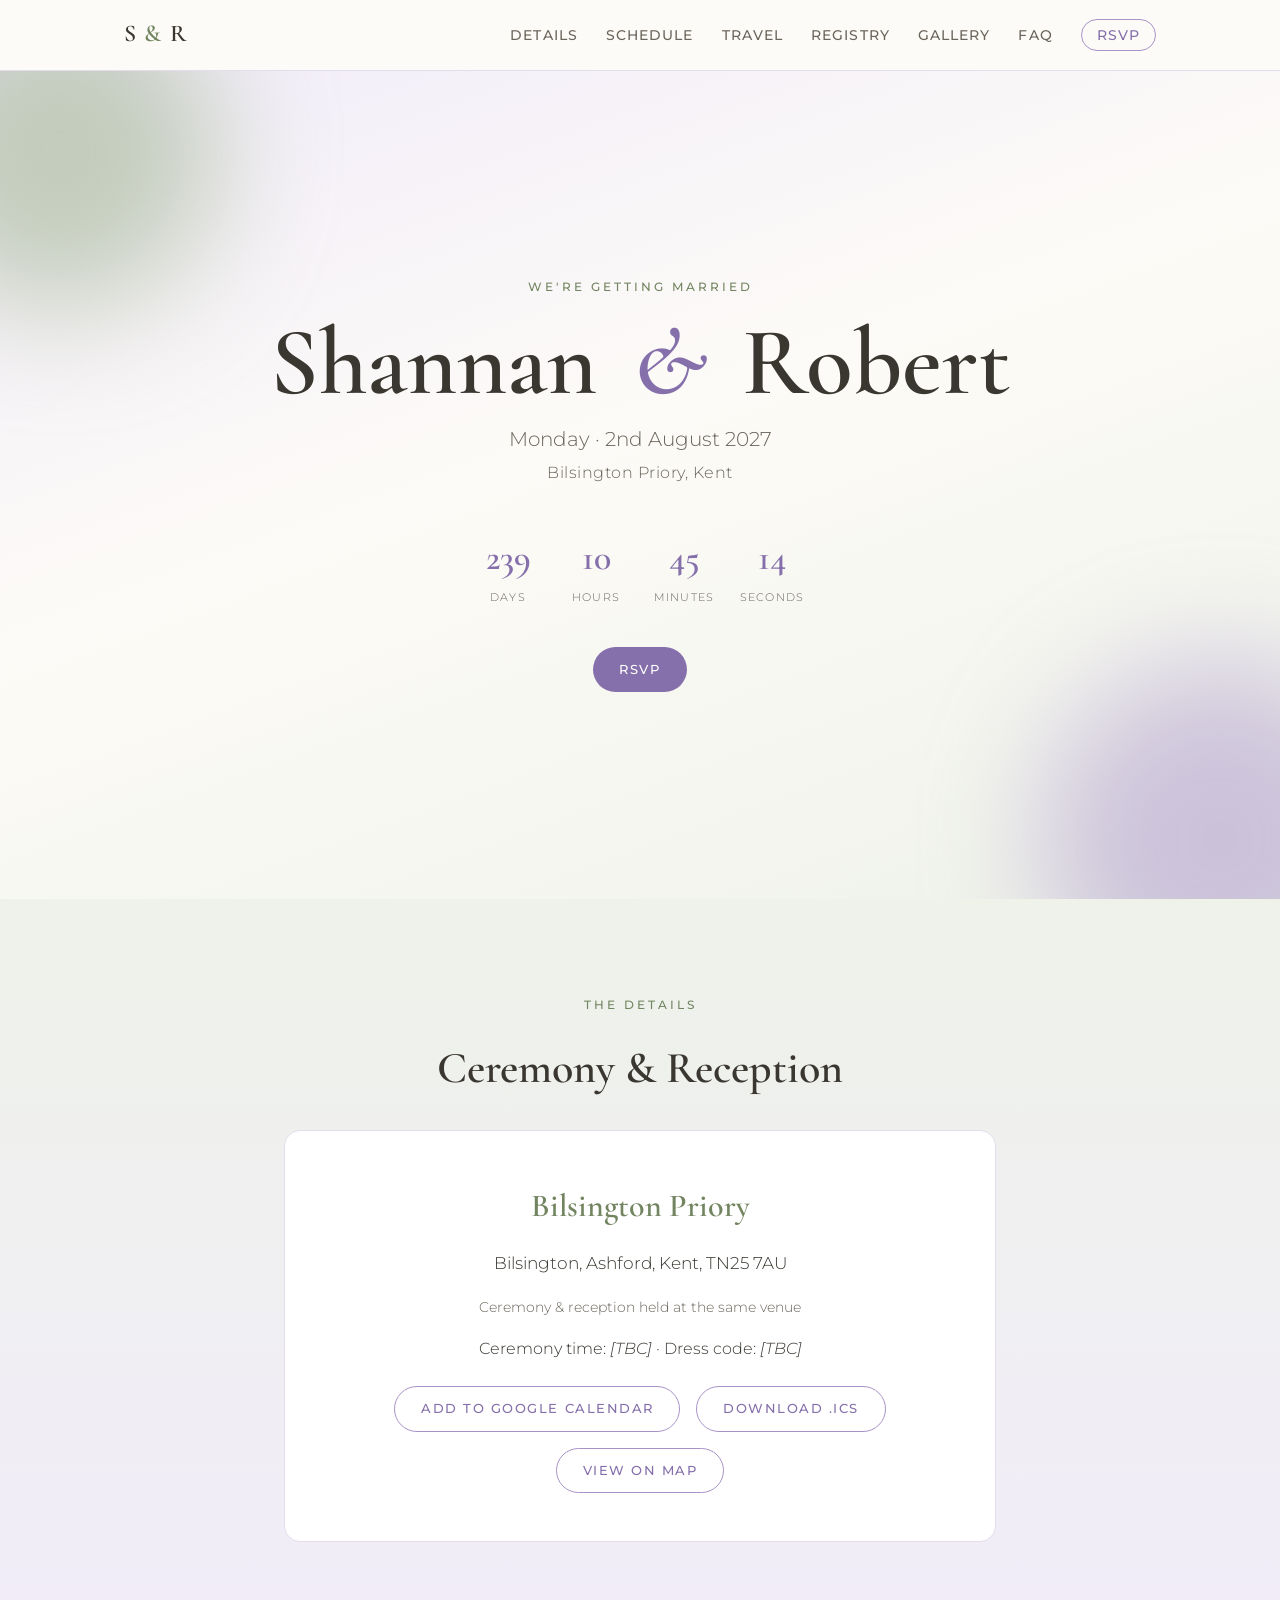
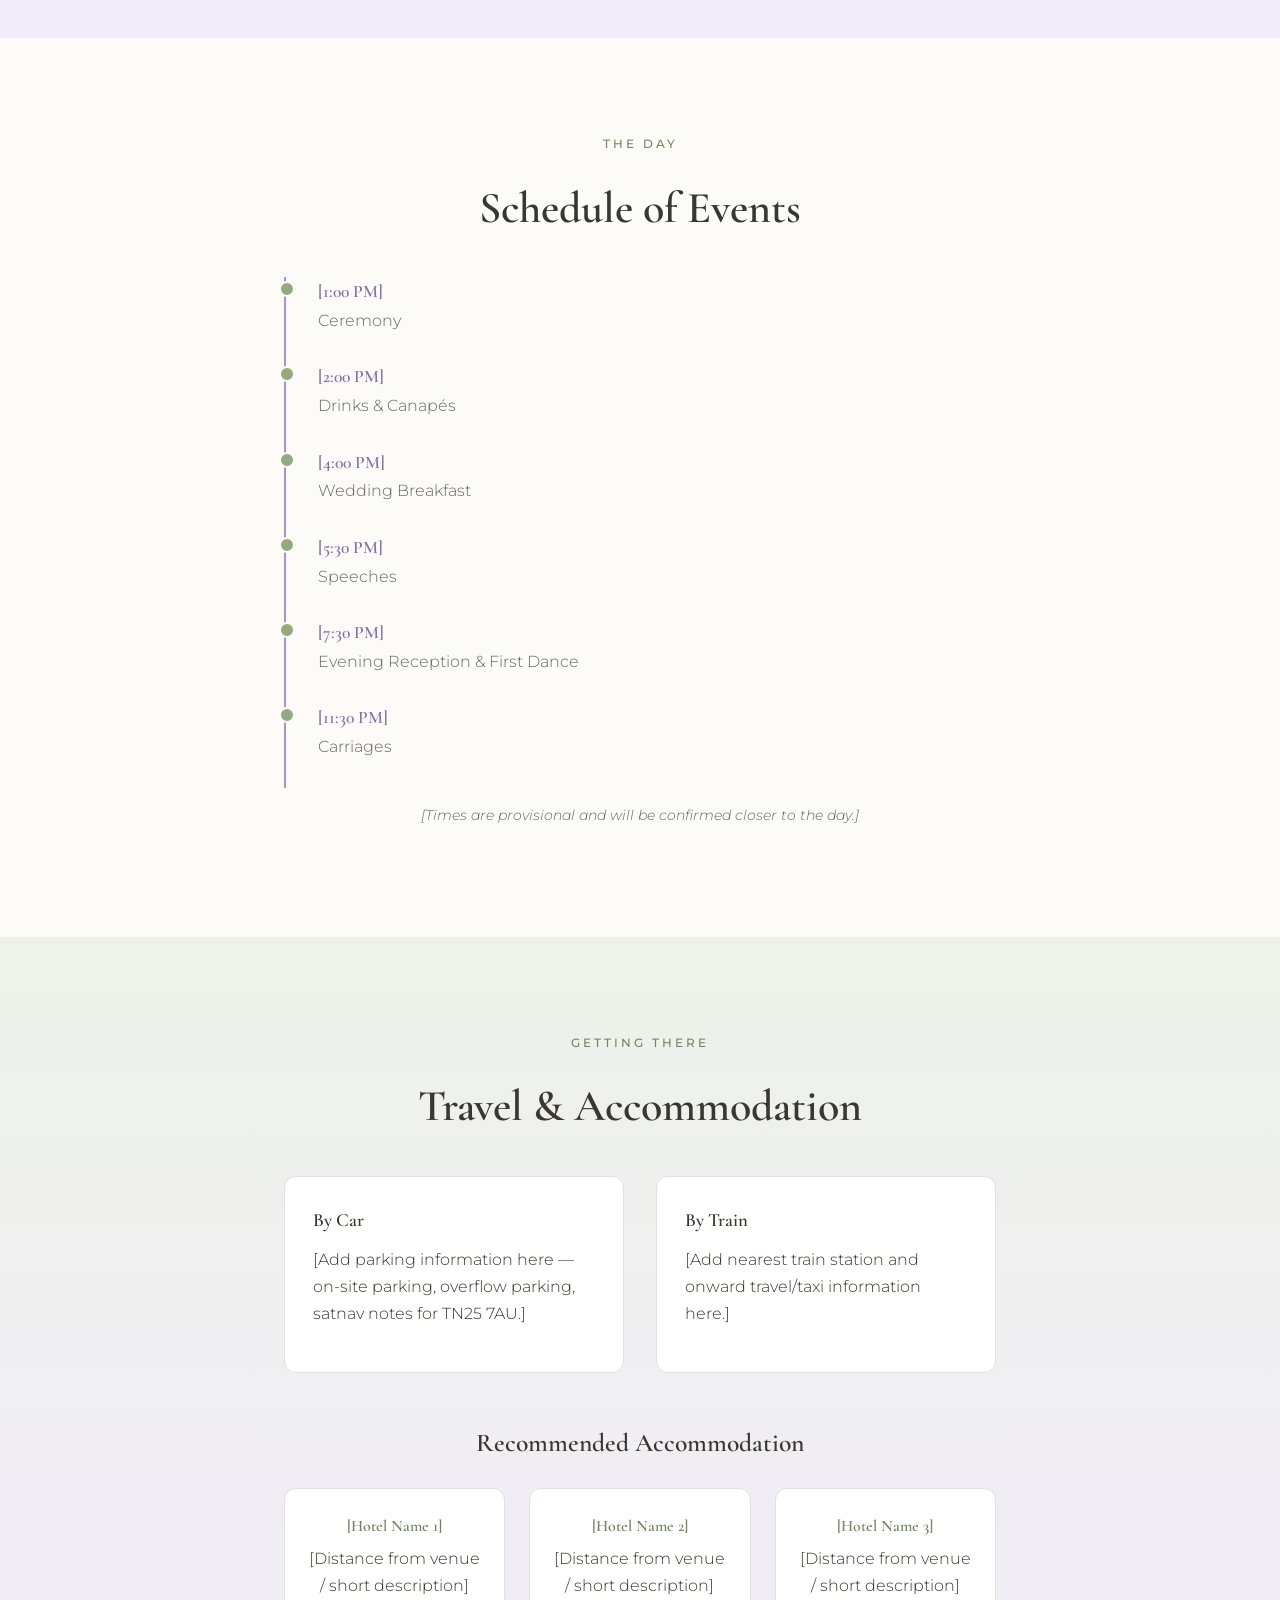
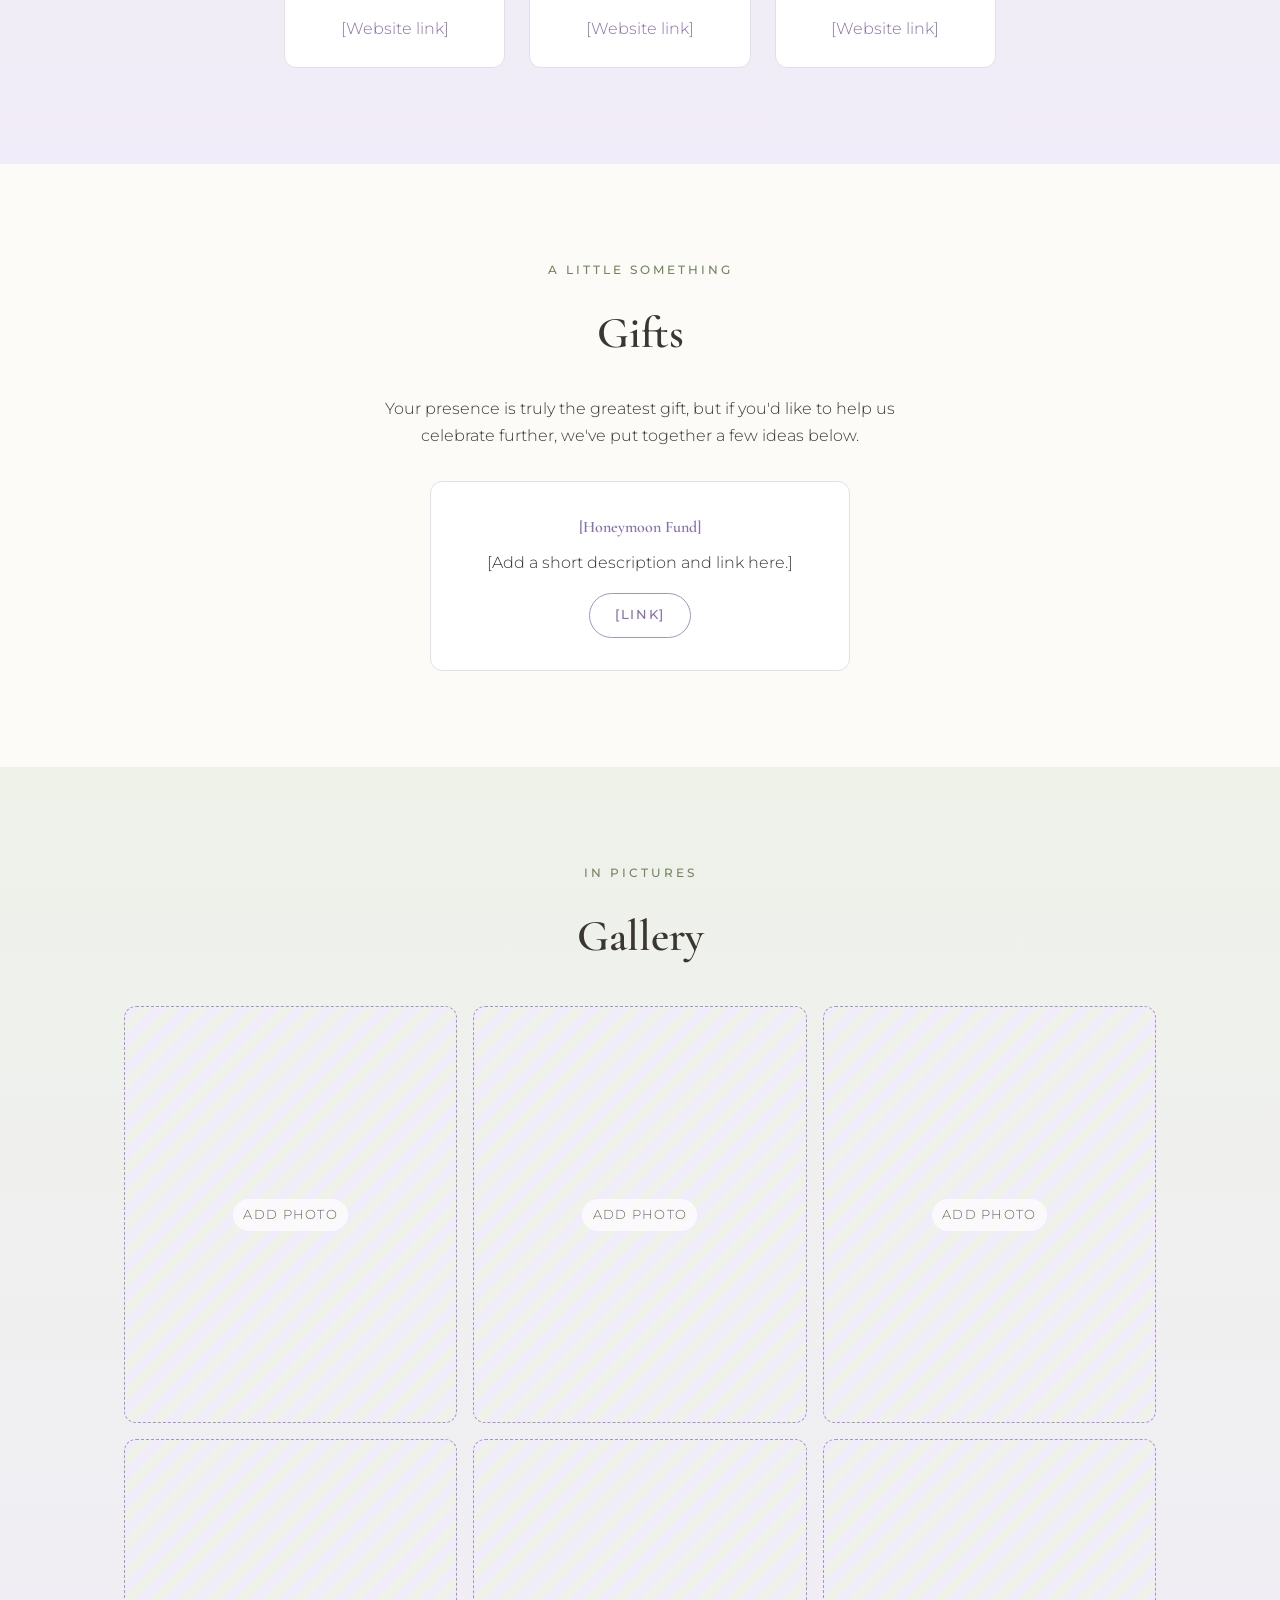
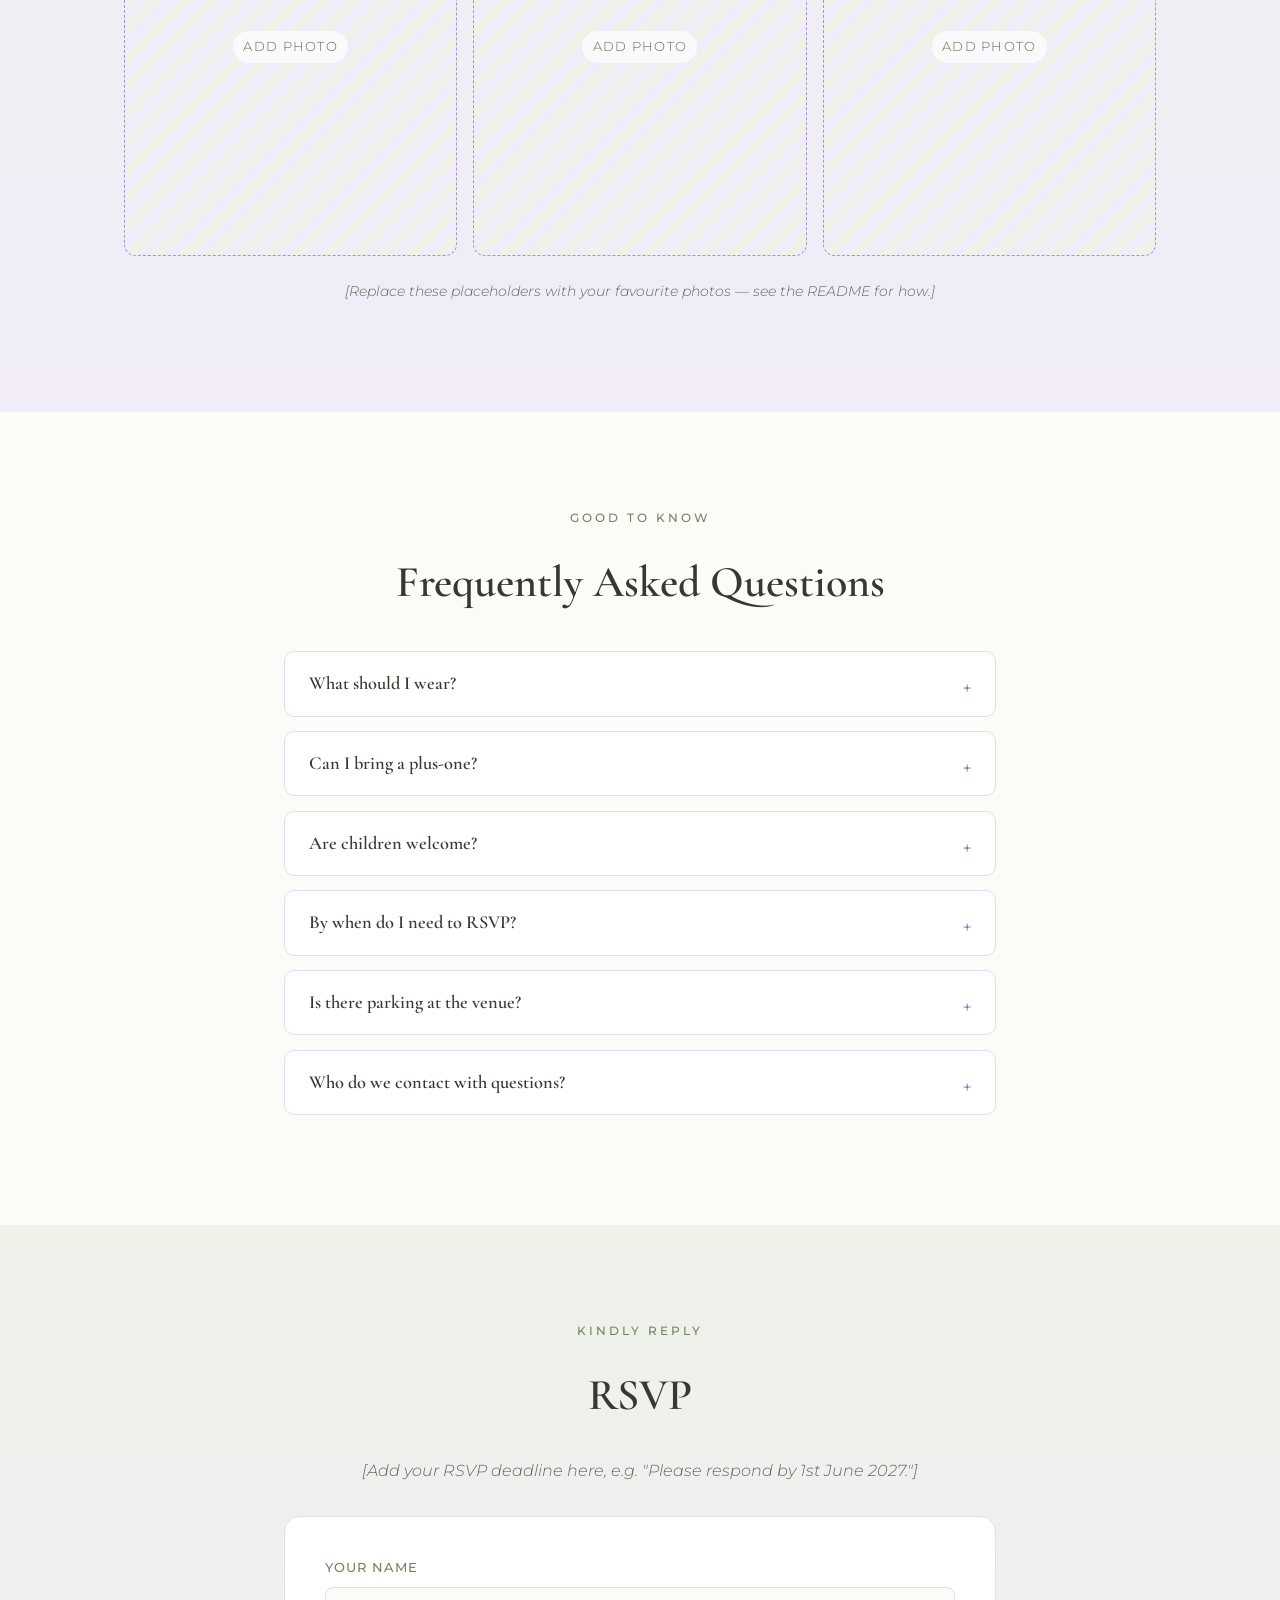
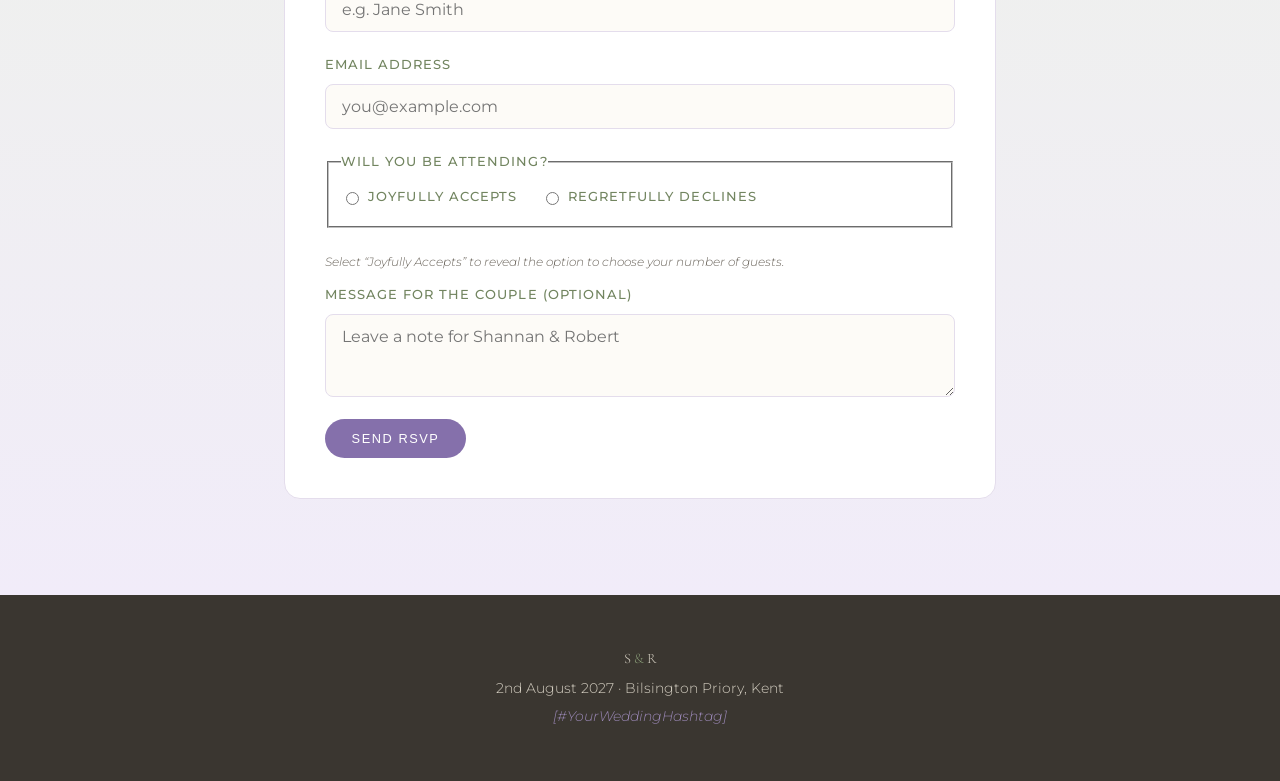
==== evening.html @ 31d400c0 "Initial wedding website" ====
<!DOCTYPE html>
<html lang="en">
<head>
<meta charset="UTF-8">
<meta name="viewport" content="width=device-width, initial-scale=1.0">
<title>Shannan &amp; Robert | 2nd August 2027</title>
<meta name="description" content="Join us as we celebrate the wedding of Shannan &amp; Robert on Monday 2nd August 2027 at Bilsington Priory, Kent.">
<link rel="icon" href="data:image/svg+xml,%3Csvg xmlns='http://www.w3.org/2000/svg' viewBox='0 0 100 100'%3E%3Ctext y='.9em' font-size='90'%3E%F0%9F%8C%BF%3C/text%3E%3C/svg%3E">
<link rel="preconnect" href="https://fonts.googleapis.com">
<link rel="preconnect" href="https://fonts.gstatic.com" crossorigin>
<link href="https://fonts.googleapis.com/css2?family=Cormorant+Garamond:wght@400;500;600;700&family=Montserrat:wght@300;400;500;600&display=swap" rel="stylesheet">
<link rel="stylesheet" href="css/style.css">
</head>
<body>

<a class="skip-link" href="#main">Skip to content</a>

<header class="site-header" id="site-header">
  <nav class="nav container">
    <a href="#top" class="nav-monogram">S <span>&amp;</span> R</a>
    <button class="nav-toggle" id="navToggle" aria-label="Toggle navigation" aria-expanded="false">
      <span></span><span></span><span></span>
    </button>
    <ul class="nav-links" id="navLinks">
      <li><a href="#details">Details</a></li>
      <li><a href="#schedule">Schedule</a></li>
      <li><a href="#travel">Travel</a></li>
      <li><a href="#registry">Registry</a></li>
      <li><a href="#gallery">Gallery</a></li>
      <li><a href="#faq">FAQ</a></li>
      <li><a href="#rsvp" class="nav-cta">RSVP</a></li>
    </ul>
  </nav>
</header>

<main id="main">

  <!-- HERO -->
  <section class="hero" id="top">
    <div class="hero-inner">
      <p class="eyebrow">We're getting married</p>
      <h1 class="hero-names">Shannan <span class="amp">&amp;</span> Robert</h1>
      <p class="hero-date">Monday &middot; 2nd August 2027</p>
      <p class="hero-venue">Bilsington Priory, Kent</p>

      <div class="countdown" id="countdown" aria-live="polite">
        <div class="countdown-item"><span class="countdown-num" id="cd-days">00</span><span class="countdown-label">Days</span></div>
        <div class="countdown-item"><span class="countdown-num" id="cd-hours">00</span><span class="countdown-label">Hours</span></div>
        <div class="countdown-item"><span class="countdown-num" id="cd-mins">00</span><span class="countdown-label">Minutes</span></div>
        <div class="countdown-item"><span class="countdown-num" id="cd-secs">00</span><span class="countdown-label">Seconds</span></div>
      </div>

      <a href="#rsvp" class="btn btn-primary">RSVP</a>
    </div>
    <div class="hero-leaf hero-leaf-left" aria-hidden="true"></div>
    <div class="hero-leaf hero-leaf-right" aria-hidden="true"></div>
  </section>

  <!-- EVENT DETAILS -->
  <section class="section alt" id="details">
    <div class="container narrow">
      <p class="section-eyebrow">The Details</p>
      <h2 class="section-title">Ceremony &amp; Reception</h2>
      <div class="details-card">
        <h3>Bilsington Priory</h3>
        <p class="details-address">
          Bilsington, Ashford, Kent, TN25 7AU
        </p>
        <p class="details-meta">Ceremony &amp; reception held at the same venue</p>
        <p class="details-time">Ceremony time: <em>[TBC]</em> &middot; Dress code: <em>[TBC]</em></p>

        <div class="details-actions">
          <a class="btn btn-outline" id="gcalLink" href="#" target="_blank" rel="noopener">Add to Google Calendar</a>
          <a class="btn btn-outline" href="wedding.ics" download>Download .ics</a>
          <a class="btn btn-outline" href="https://www.google.com/maps/search/?api=1&query=Bilsington+Priory+Bilsington+Ashford+Kent+TN25+7AU" target="_blank" rel="noopener">View on Map</a>
        </div>
      </div>
    </div>
  </section>

  <!-- SCHEDULE -->
  <section class="section" id="schedule">
    <div class="container narrow">
      <p class="section-eyebrow">The Day</p>
      <h2 class="section-title">Schedule of Events</h2>
      <ol class="timeline">
        <li><span class="timeline-time">[1:00 PM]</span><span class="timeline-event">Ceremony</span></li>
        <li><span class="timeline-time">[2:00 PM]</span><span class="timeline-event">Drinks &amp; Canap&eacute;s</span></li>
        <li><span class="timeline-time">[4:00 PM]</span><span class="timeline-event">Wedding Breakfast</span></li>
        <li><span class="timeline-time">[5:30 PM]</span><span class="timeline-event">Speeches</span></li>
        <li><span class="timeline-time">[7:30 PM]</span><span class="timeline-event">Evening Reception &amp; First Dance</span></li>
        <li><span class="timeline-time">[11:30 PM]</span><span class="timeline-event">Carriages</span></li>
      </ol>
      <p class="timeline-note">[Times are provisional and will be confirmed closer to the day.]</p>
    </div>
  </section>

  <!-- TRAVEL & ACCOMMODATION -->
  <section class="section alt" id="travel">
    <div class="container narrow">
      <p class="section-eyebrow">Getting There</p>
      <h2 class="section-title">Travel &amp; Accommodation</h2>

      <div class="travel-grid">
        <div class="travel-block">
          <h3>By Car</h3>
          <p>[Add parking information here — on-site parking, overflow parking, satnav notes for TN25 7AU.]</p>
        </div>
        <div class="travel-block">
          <h3>By Train</h3>
          <p>[Add nearest train station and onward travel/taxi information here.]</p>
        </div>
      </div>

      <h3 class="accommodation-heading">Recommended Accommodation</h3>
      <div class="hotel-grid">
        <div class="hotel-card">
          <h4>[Hotel Name 1]</h4>
          <p>[Distance from venue / short description]</p>
          <a href="#" target="_blank" rel="noopener">[Website link]</a>
        </div>
        <div class="hotel-card">
          <h4>[Hotel Name 2]</h4>
          <p>[Distance from venue / short description]</p>
          <a href="#" target="_blank" rel="noopener">[Website link]</a>
        </div>
        <div class="hotel-card">
          <h4>[Hotel Name 3]</h4>
          <p>[Distance from venue / short description]</p>
          <a href="#" target="_blank" rel="noopener">[Website link]</a>
        </div>
      </div>
    </div>
  </section>

  <!-- REGISTRY -->
  <section class="section" id="registry">
    <div class="container narrow">
      <p class="section-eyebrow">A Little Something</p>
      <h2 class="section-title">Gifts</h2>
      <p class="registry-intro">Your presence is truly the greatest gift, but if you'd like to help us celebrate further, we've put together a few ideas below.</p>
      <div class="registry-grid">
        <div class="registry-card">
          <h4>[Honeymoon Fund]</h4>
          <p>[Add a short description and link here.]</p>
          <a class="btn btn-outline" href="#" target="_blank" rel="noopener">[Link]</a>
        </div>
      </div>
    </div>
  </section>

  <!-- GALLERY -->
  <section class="section alt" id="gallery">
    <div class="container">
      <p class="section-eyebrow">In Pictures</p>
      <h2 class="section-title">Gallery</h2>
      <div class="gallery-grid">
        <div class="gallery-item placeholder"><span>Add photo</span></div>
        <div class="gallery-item placeholder"><span>Add photo</span></div>
        <div class="gallery-item placeholder"><span>Add photo</span></div>
        <div class="gallery-item placeholder"><span>Add photo</span></div>
        <div class="gallery-item placeholder"><span>Add photo</span></div>
        <div class="gallery-item placeholder"><span>Add photo</span></div>
      </div>
      <p class="gallery-note">[Replace these placeholders with your favourite photos — see the README for how.]</p>
    </div>
  </section>

  <!-- FAQ -->
  <section class="section" id="faq">
    <div class="container narrow">
      <p class="section-eyebrow">Good to Know</p>
      <h2 class="section-title">Frequently Asked Questions</h2>
      <div class="faq-list">
        <details class="faq-item">
          <summary>What should I wear?</summary>
          <p>[Add dress code details here.]</p>
        </details>
        <details class="faq-item">
          <summary>Can I bring a plus-one?</summary>
          <p>[Add your plus-one policy here — this will be noted on individual invitations.]</p>
        </details>
        <details class="faq-item">
          <summary>Are children welcome?</summary>
          <p>[Add your policy on children attending here.]</p>
        </details>
        <details class="faq-item">
          <summary>By when do I need to RSVP?</summary>
          <p>[Add your RSVP deadline here.]</p>
        </details>
        <details class="faq-item">
          <summary>Is there parking at the venue?</summary>
          <p>[Add parking details here.]</p>
        </details>
        <details class="faq-item">
          <summary>Who do we contact with questions?</summary>
          <p>[Add a contact name, email or phone number here.]</p>
        </details>
      </div>
    </div>
  </section>

  <!-- RSVP -->
  <section class="section alt" id="rsvp">
    <div class="container narrow">
      <p class="section-eyebrow">Kindly Reply</p>
      <h2 class="section-title">RSVP</h2>
      <p class="rsvp-intro">[Add your RSVP deadline here, e.g. "Please respond by 1st June 2027."]</p>

      <form class="rsvp-form" id="rsvpForm" action="https://formspree.io/f/mkjwakvv" method="POST">
        <input type="hidden" name="RSVP Type" value="Evening Guest">

        <div class="form-row">
          <label for="fullName">Your Name</label>
          <input type="text" id="fullName" name="Guest 1 Name" placeholder="e.g. Jane Smith" required>
        </div>

        <div class="form-row">
          <label for="email">Email Address</label>
          <input type="email" id="email" name="Email" placeholder="you@example.com" required>
        </div>

        <fieldset class="form-row">
          <legend>Will you be attending?</legend>
          <div class="radio-group">
            <label class="radio-label"><input type="radio" name="Attending" value="Joyfully Accepts" required> Joyfully Accepts</label>
            <label class="radio-label"><input type="radio" name="Attending" value="Regretfully Declines" required> Regretfully Declines</label>
          </div>
        </fieldset>
        <p class="form-note">Select &ldquo;Joyfully Accepts&rdquo; to reveal the option to choose your number of guests.</p>

        <div id="attendingFields" class="attending-fields hidden">
          <div class="form-row">
            <label for="guestCount">Number of Guests (including yourself)</label>
            <select id="guestCount" name="Guest Count">
              <option value="1">1</option>
              <option value="2">2</option>
              <option value="3">3</option>
              <option value="4">4</option>
            </select>
          </div>

          <div class="form-row guest-extra-row hidden" data-guest="2">
            <label for="guestName2">Guest 2 Name</label>
            <input type="text" id="guestName2" name="Guest 2 Name" placeholder="Guest 2 full name" disabled>
          </div>
          <div class="form-row guest-extra-row hidden" data-guest="3">
            <label for="guestName3">Guest 3 Name</label>
            <input type="text" id="guestName3" name="Guest 3 Name" placeholder="Guest 3 full name" disabled>
          </div>
          <div class="form-row guest-extra-row hidden" data-guest="4">
            <label for="guestName4">Guest 4 Name</label>
            <input type="text" id="guestName4" name="Guest 4 Name" placeholder="Guest 4 full name" disabled>
          </div>

          <div class="guest-food-block" data-guest="1">
            <h4 class="guest-food-heading">Guest 1 &ndash; Dietary Details</h4>
            <div class="form-row">
              <label for="dietaryRestrictions1">Dietary Restrictions</label>
              <select id="dietaryRestrictions1" name="Guest 1 Dietary Restrictions">
                <option value="None">None</option>
                <option value="Vegetarian">Vegetarian</option>
                <option value="Vegan">Vegan</option>
                <option value="Pescatarian">Pescatarian</option>
                <option value="Halal">Halal</option>
                <option value="Kosher">Kosher</option>
                <option value="Other">Other (please contact us)</option>
              </select>
            </div>
            <div class="form-row">
              <label for="allergies1">Allergies</label>
              <select id="allergies1" name="Guest 1 Allergies">
                <option value="None">None</option>
                <option value="Nuts">Nuts</option>
                <option value="Gluten">Gluten</option>
                <option value="Dairy">Dairy</option>
                <option value="Shellfish">Shellfish</option>
                <option value="Eggs">Eggs</option>
                <option value="Other">Other (please contact us)</option>
              </select>
            </div>
            <div class="form-row">
              <label for="specialReq1">Special Requirements</label>
              <select id="specialReq1" name="Guest 1 Special Requirements">
                <option value="None">None</option>
                <option value="Wheelchair Access">Wheelchair Access</option>
                <option value="High Chair Needed">High Chair Needed</option>
                <option value="Step-Free Access">Step-Free Access</option>
                <option value="Other">Other (please contact us)</option>
              </select>
            </div>
          </div>

          <div class="guest-food-block hidden" data-guest="2">
            <h4 class="guest-food-heading">Guest 2 &ndash; Dietary Details</h4>
            <div class="form-row">
              <label for="dietaryRestrictions2">Dietary Restrictions</label>
              <select id="dietaryRestrictions2" name="Guest 2 Dietary Restrictions" disabled>
                <option value="None">None</option>
                <option value="Vegetarian">Vegetarian</option>
                <option value="Vegan">Vegan</option>
                <option value="Pescatarian">Pescatarian</option>
                <option value="Halal">Halal</option>
                <option value="Kosher">Kosher</option>
                <option value="Other">Other (please contact us)</option>
              </select>
            </div>
            <div class="form-row">
              <label for="allergies2">Allergies</label>
              <select id="allergies2" name="Guest 2 Allergies" disabled>
                <option value="None">None</option>
                <option value="Nuts">Nuts</option>
                <option value="Gluten">Gluten</option>
                <option value="Dairy">Dairy</option>
                <option value="Shellfish">Shellfish</option>
                <option value="Eggs">Eggs</option>
                <option value="Other">Other (please contact us)</option>
              </select>
            </div>
            <div class="form-row">
              <label for="specialReq2">Special Requirements</label>
              <select id="specialReq2" name="Guest 2 Special Requirements" disabled>
                <option value="None">None</option>
                <option value="Wheelchair Access">Wheelchair Access</option>
                <option value="High Chair Needed">High Chair Needed</option>
                <option value="Step-Free Access">Step-Free Access</option>
                <option value="Other">Other (please contact us)</option>
              </select>
            </div>
          </div>

          <div class="guest-food-block hidden" data-guest="3">
            <h4 class="guest-food-heading">Guest 3 &ndash; Dietary Details</h4>
            <div class="form-row">
              <label for="dietaryRestrictions3">Dietary Restrictions</label>
              <select id="dietaryRestrictions3" name="Guest 3 Dietary Restrictions" disabled>
                <option value="None">None</option>
                <option value="Vegetarian">Vegetarian</option>
                <option value="Vegan">Vegan</option>
                <option value="Pescatarian">Pescatarian</option>
                <option value="Halal">Halal</option>
                <option value="Kosher">Kosher</option>
                <option value="Other">Other (please contact us)</option>
              </select>
            </div>
            <div class="form-row">
              <label for="allergies3">Allergies</label>
              <select id="allergies3" name="Guest 3 Allergies" disabled>
                <option value="None">None</option>
                <option value="Nuts">Nuts</option>
                <option value="Gluten">Gluten</option>
                <option value="Dairy">Dairy</option>
                <option value="Shellfish">Shellfish</option>
                <option value="Eggs">Eggs</option>
                <option value="Other">Other (please contact us)</option>
              </select>
            </div>
            <div class="form-row">
              <label for="specialReq3">Special Requirements</label>
              <select id="specialReq3" name="Guest 3 Special Requirements" disabled>
                <option value="None">None</option>
                <option value="Wheelchair Access">Wheelchair Access</option>
                <option value="High Chair Needed">High Chair Needed</option>
                <option value="Step-Free Access">Step-Free Access</option>
                <option value="Other">Other (please contact us)</option>
              </select>
            </div>
          </div>

          <div class="guest-food-block hidden" data-guest="4">
            <h4 class="guest-food-heading">Guest 4 &ndash; Dietary Details</h4>
            <div class="form-row">
              <label for="dietaryRestrictions4">Dietary Restrictions</label>
              <select id="dietaryRestrictions4" name="Guest 4 Dietary Restrictions" disabled>
                <option value="None">None</option>
                <option value="Vegetarian">Vegetarian</option>
                <option value="Vegan">Vegan</option>
                <option value="Pescatarian">Pescatarian</option>
                <option value="Halal">Halal</option>
                <option value="Kosher">Kosher</option>
                <option value="Other">Other (please contact us)</option>
              </select>
            </div>
            <div class="form-row">
              <label for="allergies4">Allergies</label>
              <select id="allergies4" name="Guest 4 Allergies" disabled>
                <option value="None">None</option>
                <option value="Nuts">Nuts</option>
                <option value="Gluten">Gluten</option>
                <option value="Dairy">Dairy</option>
                <option value="Shellfish">Shellfish</option>
                <option value="Eggs">Eggs</option>
                <option value="Other">Other (please contact us)</option>
              </select>
            </div>
            <div class="form-row">
              <label for="specialReq4">Special Requirements</label>
              <select id="specialReq4" name="Guest 4 Special Requirements" disabled>
                <option value="None">None</option>
                <option value="Wheelchair Access">Wheelchair Access</option>
                <option value="High Chair Needed">High Chair Needed</option>
                <option value="Step-Free Access">Step-Free Access</option>
                <option value="Other">Other (please contact us)</option>
              </select>
            </div>
          </div>
        </div>

        <div class="form-row">
          <label for="message">Message for the Couple (optional)</label>
          <textarea id="message" name="Message" rows="3" placeholder="Leave a note for Shannan &amp; Robert"></textarea>
        </div>

        <button type="submit" class="btn btn-primary">Send RSVP</button>
      </form>
    </div>
  </section>

</main>

<footer class="site-footer">
  <p class="footer-monogram">S <span>&amp;</span> R</p>
  <p>2nd August 2027 &middot; Bilsington Priory, Kent</p>
  <p class="footer-hashtag">[#YourWeddingHashtag]</p>
</footer>

<script src="js/script.js"></script>
</body>
</html>
---- css/style.css ----
/* ============================
   Shannan & Robert — Wedding Site
   Palette: Lavender & Sage
   ============================ */

:root {
  --lavender: #a893c9;
  --lavender-deep: #8570ab;
  --lavender-tint: #f1ecf9;
  --sage: #93a980;
  --sage-deep: #728560;
  --sage-tint: #eef2e9;
  --cream: #fdfbf7;
  --ink: #3a3630;
  --ink-soft: #6b655c;
  --line: #e4ddec;

  --font-display: 'Cormorant Garamond', Georgia, serif;
  --font-body: 'Montserrat', -apple-system, BlinkMacSystemFont, 'Segoe UI', sans-serif;

  --max-width: 1080px;
}

* { box-sizing: border-box; }

html { scroll-behavior: smooth; }

body {
  margin: 0;
  font-family: var(--font-body);
  color: var(--ink);
  background: var(--cream);
  font-weight: 300;
  line-height: 1.7;
}

h1, h2, h3, h4 {
  font-family: var(--font-display);
  font-weight: 600;
  color: var(--ink);
  margin: 0 0 .5em;
}

p { margin: 0 0 1em; }

a {
  color: var(--lavender-deep);
  text-decoration: none;
}
a:hover { color: var(--sage-deep); }

.skip-link {
  position: absolute;
  left: -9999px;
  top: 0;
  background: var(--lavender-deep);
  color: #fff;
  padding: .75em 1em;
  z-index: 1000;
}
.skip-link:focus { left: 0; }

.container {
  max-width: var(--max-width);
  margin: 0 auto;
  padding: 0 1.5rem;
}
.container.narrow { max-width: 760px; }

/* ---------- Header / Nav ---------- */
.site-header {
  position: sticky;
  top: 0;
  z-index: 100;
  background: rgba(253, 251, 247, 0.98);
  border-bottom: 1px solid var(--line);
}

.nav {
  display: flex;
  align-items: center;
  justify-content: space-between;
  padding: 0.9rem 1.5rem;
}

.nav-monogram {
  font-family: var(--font-display);
  font-size: 1.5rem;
  font-weight: 600;
  color: var(--ink);
  letter-spacing: .05em;
}
.nav-monogram span { color: var(--sage-deep); }

.nav-links {
  list-style: none;
  display: flex;
  align-items: center;
  gap: 1.75rem;
  margin: 0;
  padding: 0;
}

.nav-links a {
  color: var(--ink-soft);
  font-size: .85rem;
  text-transform: uppercase;
  letter-spacing: .08em;
  font-weight: 500;
}
.nav-links a:hover { color: var(--lavender-deep); }

.nav-cta {
  border: 1px solid var(--lavender);
  padding: .5em 1.1em;
  border-radius: 999px;
  color: var(--lavender-deep) !important;
}
.nav-cta:hover {
  background: var(--lavender);
  color: #fff !important;
}

.nav-toggle {
  display: none;
  flex-direction: column;
  gap: 5px;
  background: none;
  border: none;
  cursor: pointer;
  padding: .5rem;
}
.nav-toggle span {
  width: 24px;
  height: 2px;
  background: var(--ink);
  display: block;
}

/* ---------- Hero ---------- */
.hero {
  position: relative;
  min-height: 92vh;
  display: flex;
  align-items: center;
  justify-content: center;
  text-align: center;
  background: linear-gradient(160deg, var(--lavender-tint) 0%, var(--cream) 45%, var(--sage-tint) 100%);
  overflow: hidden;
}

.hero-inner {
  position: relative;
  z-index: 2;
  padding: 2rem 1.5rem;
}

.eyebrow, .section-eyebrow {
  text-transform: uppercase;
  letter-spacing: .25em;
  font-size: .75rem;
  color: var(--sage-deep);
  font-weight: 500;
  margin-bottom: 1rem;
}

.hero-names {
  font-size: clamp(3rem, 9vw, 6rem);
  line-height: 1.05;
  margin: 0 0 .5rem;
}
.hero-names .amp {
  color: var(--lavender-deep);
  font-style: italic;
  padding: 0 .15em;
}

.hero-date {
  font-size: 1.25rem;
  color: var(--ink-soft);
  margin-bottom: .2rem;
}

.hero-venue {
  font-size: 1rem;
  color: var(--ink-soft);
  margin-bottom: 2.5rem;
  letter-spacing: .03em;
}

.countdown {
  display: flex;
  justify-content: center;
  gap: 1.5rem;
  margin-bottom: 2.5rem;
  flex-wrap: wrap;
}
.countdown-item {
  display: flex;
  flex-direction: column;
  align-items: center;
  min-width: 64px;
}
.countdown-num {
  font-family: var(--font-display);
  font-size: 2.25rem;
  font-weight: 600;
  color: var(--lavender-deep);
}
.countdown-label {
  font-size: .7rem;
  text-transform: uppercase;
  letter-spacing: .1em;
  color: var(--ink-soft);
}

.hero-leaf {
  position: absolute;
  border-radius: 50%;
  filter: blur(60px);
  z-index: 1;
  opacity: .5;
}
.hero-leaf-left {
  width: 320px; height: 320px;
  background: var(--sage);
  top: -80px; left: -100px;
}
.hero-leaf-right {
  width: 360px; height: 360px;
  background: var(--lavender);
  bottom: -120px; right: -120px;
}

/* ---------- Buttons ---------- */
.btn {
  display: inline-block;
  padding: .85em 2em;
  border-radius: 999px;
  font-size: .8rem;
  text-transform: uppercase;
  letter-spacing: .12em;
  font-weight: 500;
  cursor: pointer;
  border: 1px solid transparent;
  transition: transform .15s ease, background .15s ease, color .15s ease;
}
.btn:hover { transform: translateY(-1px); }

.btn-primary {
  background: var(--lavender-deep);
  color: #fff !important;
}
.btn-primary:hover { background: var(--sage-deep); }

.btn-outline {
  border-color: var(--lavender);
  color: var(--lavender-deep) !important;
  background: transparent;
}
.btn-outline:hover {
  background: var(--lavender);
  color: #fff !important;
}

/* ---------- Sections ---------- */
.section {
  padding: 6rem 0;
}
.section.alt {
  background: linear-gradient(180deg, var(--sage-tint), var(--lavender-tint));
}

.section-title {
  font-size: clamp(2rem, 4vw, 2.75rem);
  margin-bottom: 1.5rem;
}

.section-eyebrow { text-align: center; }
.section .container > .section-title,
.section .container.narrow > .section-title { text-align: center; }
.section-eyebrow { display: block; text-align: center; }

/* ---------- Details ---------- */
.details-card {
  background: #fff;
  border-radius: 16px;
  padding: 3rem;
  text-align: center;
  border: 1px solid var(--line);
}
.details-card h3 {
  font-size: 2rem;
  color: var(--sage-deep);
}
.details-address { font-size: 1.05rem; }
.details-meta { color: var(--ink-soft); font-size: .9rem; }
.details-time { margin-top: 1rem; }
.details-actions {
  display: flex;
  flex-wrap: wrap;
  gap: 1rem;
  justify-content: center;
  margin-top: 1.5rem;
}

/* ---------- Timeline ---------- */
.timeline {
  list-style: none;
  margin: 2rem 0 0;
  padding: 0;
  border-left: 2px solid var(--lavender);
}
.timeline li {
  position: relative;
  padding: 0 0 1.75rem 2rem;
}
.timeline li::before {
  content: '';
  position: absolute;
  left: -7px;
  top: 4px;
  width: 12px;
  height: 12px;
  border-radius: 50%;
  background: var(--sage);
  border: 2px solid var(--cream);
}
.timeline-time {
  display: block;
  font-family: var(--font-display);
  font-weight: 600;
  color: var(--lavender-deep);
  font-size: 1.1rem;
}
.timeline-event { color: var(--ink-soft); }
.timeline-note {
  text-align: center;
  font-size: .85rem;
  color: var(--ink-soft);
  font-style: italic;
  margin-top: 1rem;
}

/* ---------- Travel ---------- */
.travel-grid {
  display: grid;
  grid-template-columns: 1fr 1fr;
  gap: 2rem;
  margin: 2rem 0 3rem;
}
.travel-block {
  background: #fff;
  padding: 1.75rem;
  border-radius: 12px;
  border: 1px solid var(--line);
}
.accommodation-heading {
  text-align: center;
  font-size: 1.6rem;
  margin-bottom: 1.5rem;
}
.hotel-grid {
  display: grid;
  grid-template-columns: repeat(3, 1fr);
  gap: 1.5rem;
}
.hotel-card {
  background: #fff;
  padding: 1.5rem;
  border-radius: 12px;
  text-align: center;
  border: 1px solid var(--line);
}
.hotel-card h4 { color: var(--sage-deep); margin-bottom: .3rem; }

/* ---------- Registry ---------- */
.registry-intro { text-align: center; max-width: 560px; margin: 0 auto 2rem; }
.registry-grid {
  display: grid;
  grid-template-columns: 1fr;
  gap: 2rem;
  max-width: 420px;
  margin: 0 auto;
}
.registry-card {
  background: #fff;
  border: 1px solid var(--line);
  border-radius: 12px;
  padding: 2rem;
  text-align: center;
}
.registry-card h4 { color: var(--lavender-deep); }

/* ---------- Gallery ---------- */
.gallery-grid {
  display: grid;
  grid-template-columns: repeat(3, 1fr);
  gap: 1rem;
  margin-top: 2rem;
}
.gallery-item {
  aspect-ratio: 4 / 5;
  border-radius: 12px;
  overflow: hidden;
}
.gallery-item.placeholder {
  background: repeating-linear-gradient(135deg, var(--lavender-tint), var(--lavender-tint) 10px, var(--sage-tint) 10px, var(--sage-tint) 20px);
  display: flex;
  align-items: center;
  justify-content: center;
  border: 1px dashed var(--lavender);
}
.gallery-item.placeholder span {
  color: var(--ink-soft);
  font-size: .8rem;
  text-transform: uppercase;
  letter-spacing: .1em;
  background: rgba(255,255,255,.7);
  padding: .4em .8em;
  border-radius: 999px;
}
.gallery-note {
  text-align: center;
  font-size: .85rem;
  color: var(--ink-soft);
  font-style: italic;
  margin-top: 1.5rem;
}

/* ---------- FAQ ---------- */
.faq-list { margin-top: 2rem; }
.faq-item {
  background: #fff;
  border: 1px solid var(--line);
  border-radius: 10px;
  padding: 1rem 1.5rem;
  margin-bottom: .9rem;
}
.faq-item summary {
  cursor: pointer;
  font-family: var(--font-display);
  font-weight: 600;
  font-size: 1.15rem;
  color: var(--ink);
  list-style: none;
  position: relative;
  padding-right: 1.5rem;
}
.faq-item summary::-webkit-details-marker { display: none; }
.faq-item summary::after {
  content: '+';
  position: absolute;
  right: 0;
  top: 0;
  color: var(--lavender-deep);
  font-size: 1.3rem;
}
.faq-item[open] summary::after { content: '\2212'; }
.faq-item p { margin-top: .75rem; color: var(--ink-soft); }

/* ---------- RSVP ---------- */
.rsvp-intro { text-align: center; font-style: italic; color: var(--ink-soft); }
.rsvp-form {
  background: #fff;
  border: 1px solid var(--line);
  border-radius: 16px;
  padding: 2.5rem;
  margin-top: 2rem;
}
.form-row { margin-bottom: 1.4rem; display: flex; flex-direction: column; }
.form-row label, .form-row legend {
  font-size: .8rem;
  text-transform: uppercase;
  letter-spacing: .08em;
  color: var(--sage-deep);
  margin-bottom: .5rem;
  font-weight: 500;
  padding: 0;
  border: none;
}
.form-row input[type="text"],
.form-row input[type="email"],
.form-row select,
.form-row textarea {
  font-family: var(--font-body);
  font-size: 1rem;
  padding: .75em 1em;
  border: 1px solid var(--line);
  border-radius: 8px;
  background: var(--cream);
  color: var(--ink);
}
.form-row input:focus,
.form-row select:focus,
.form-row textarea:focus {
  outline: none;
  border-color: var(--lavender);
}
.radio-group { display: flex; gap: 1.5rem; flex-wrap: wrap; }
.radio-label {
  display: flex;
  align-items: center;
  gap: .5em;
  text-transform: none;
  letter-spacing: 0;
  font-weight: 400;
  color: var(--ink);
  font-size: .95rem;
}
.attending-fields {
  border-top: 1px dashed var(--line);
  border-bottom: 1px dashed var(--line);
  padding: 1.4rem 0;
  margin-bottom: 1.4rem;
}
.guest-food-block {
  background: var(--lavender-tint);
  border-radius: 10px;
  padding: 1.25rem 1.25rem 0.25rem;
  margin-bottom: 1.4rem;
}
.guest-food-heading {
  font-size: 1.05rem;
  color: var(--sage-deep);
  margin-bottom: 1rem;
}
.hidden { display: none; }
.form-note {
  font-size: .78rem;
  color: var(--ink-soft);
  font-style: italic;
  margin-top: 1rem;
}
.form-note code {
  background: var(--lavender-tint);
  padding: .1em .4em;
  border-radius: 4px;
}

/* ---------- Footer ---------- */
.site-footer {
  text-align: center;
  padding: 3rem 1.5rem;
  background: var(--ink);
  color: #efe9db;
}
.footer-monogram {
  font-family: var(--font-display);
  font-size: 2rem;
  margin-bottom: .5rem;
}
.footer-monogram span { color: var(--sage); }
.site-footer p { margin: .25rem 0; opacity: .85; font-size: .9rem; }
.footer-hashtag { color: var(--lavender); font-style: italic; }

/* ---------- Responsive ---------- */
@media (max-width: 820px) {
  .travel-grid { grid-template-columns: 1fr; }
  .hotel-grid { grid-template-columns: 1fr; }
  .gallery-grid { grid-template-columns: repeat(2, 1fr); }
}

@media (max-width: 700px) {
  .nav-toggle { display: flex; }
  .nav-links {
    position: absolute;
    top: 100%;
    left: 0;
    right: 0;
    flex-direction: column;
    background: var(--cream);
    border-bottom: 1px solid var(--line);
    padding: 1.5rem;
    gap: 1.25rem;
    display: none;
  }
  .nav-links.open { display: flex; }
  .countdown { gap: 1rem; }
  .countdown-item { min-width: 56px; }
  .details-card { padding: 2rem 1.5rem; }
}
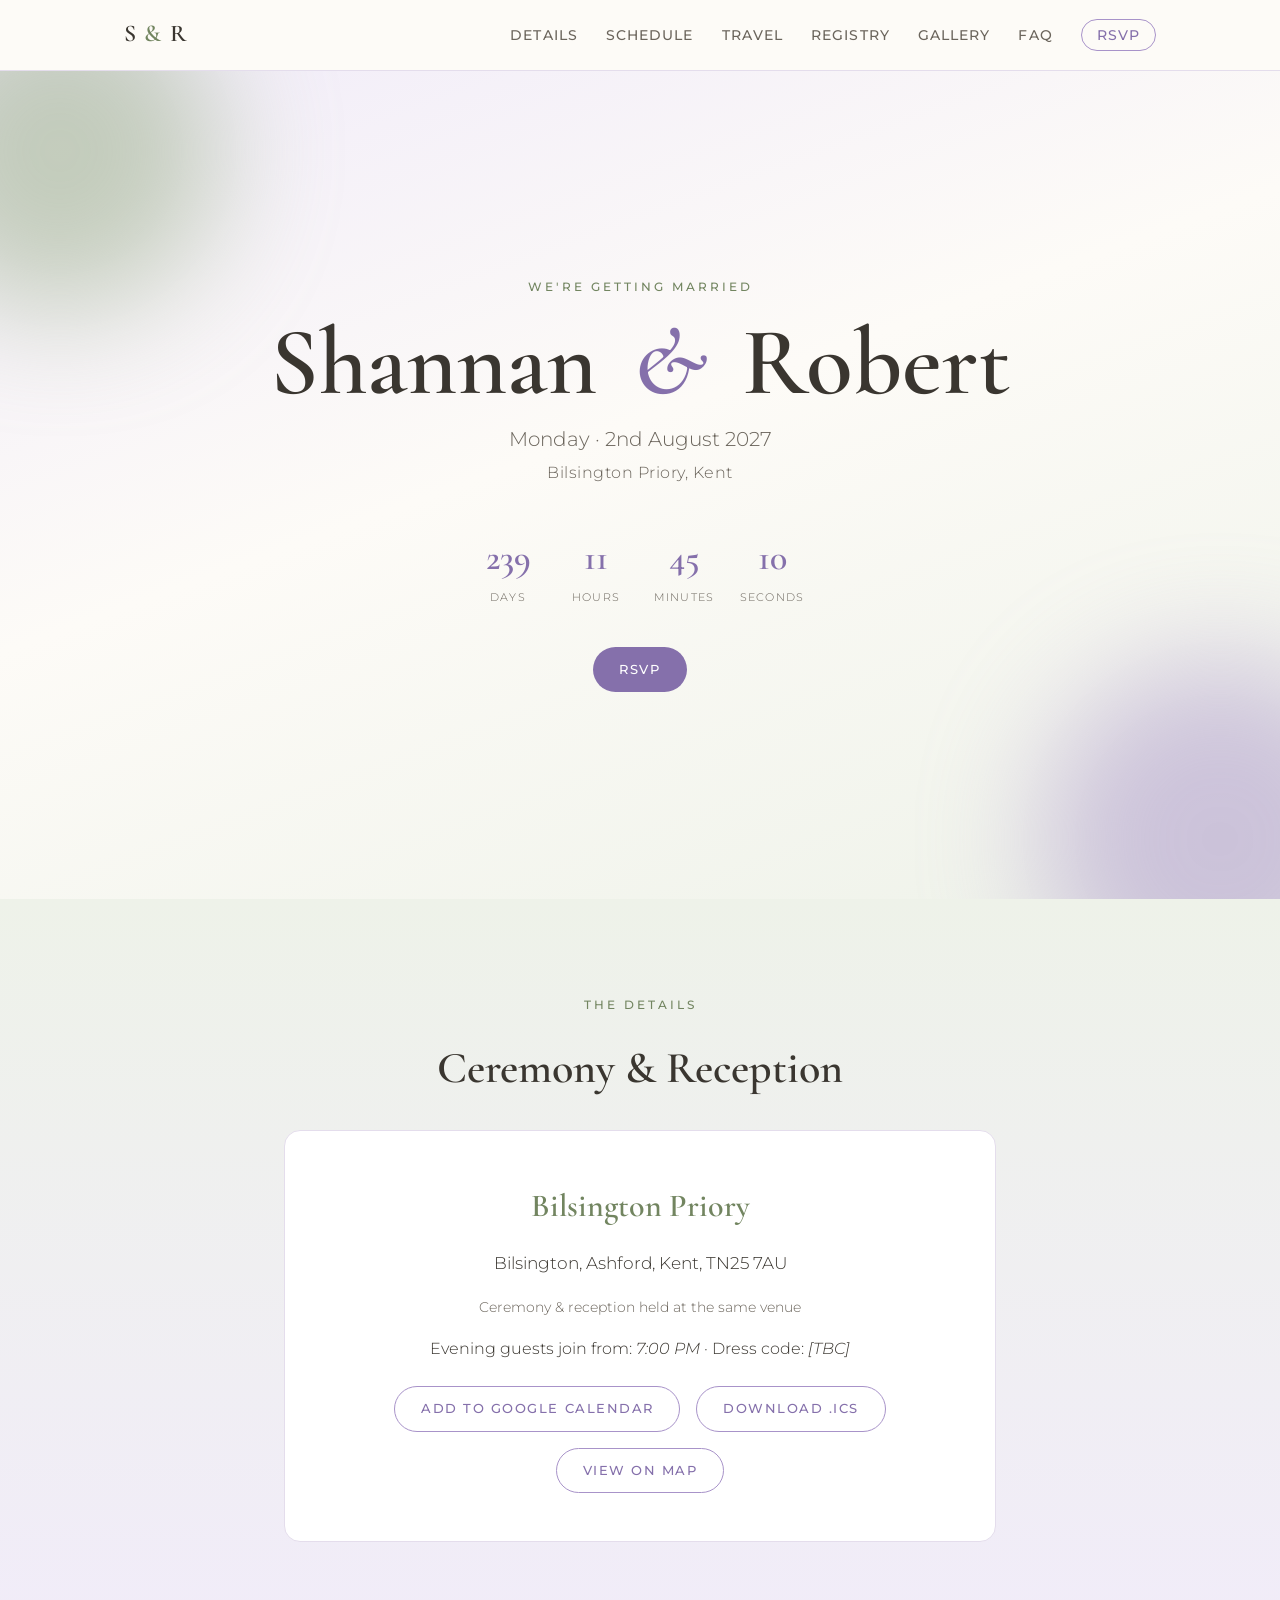
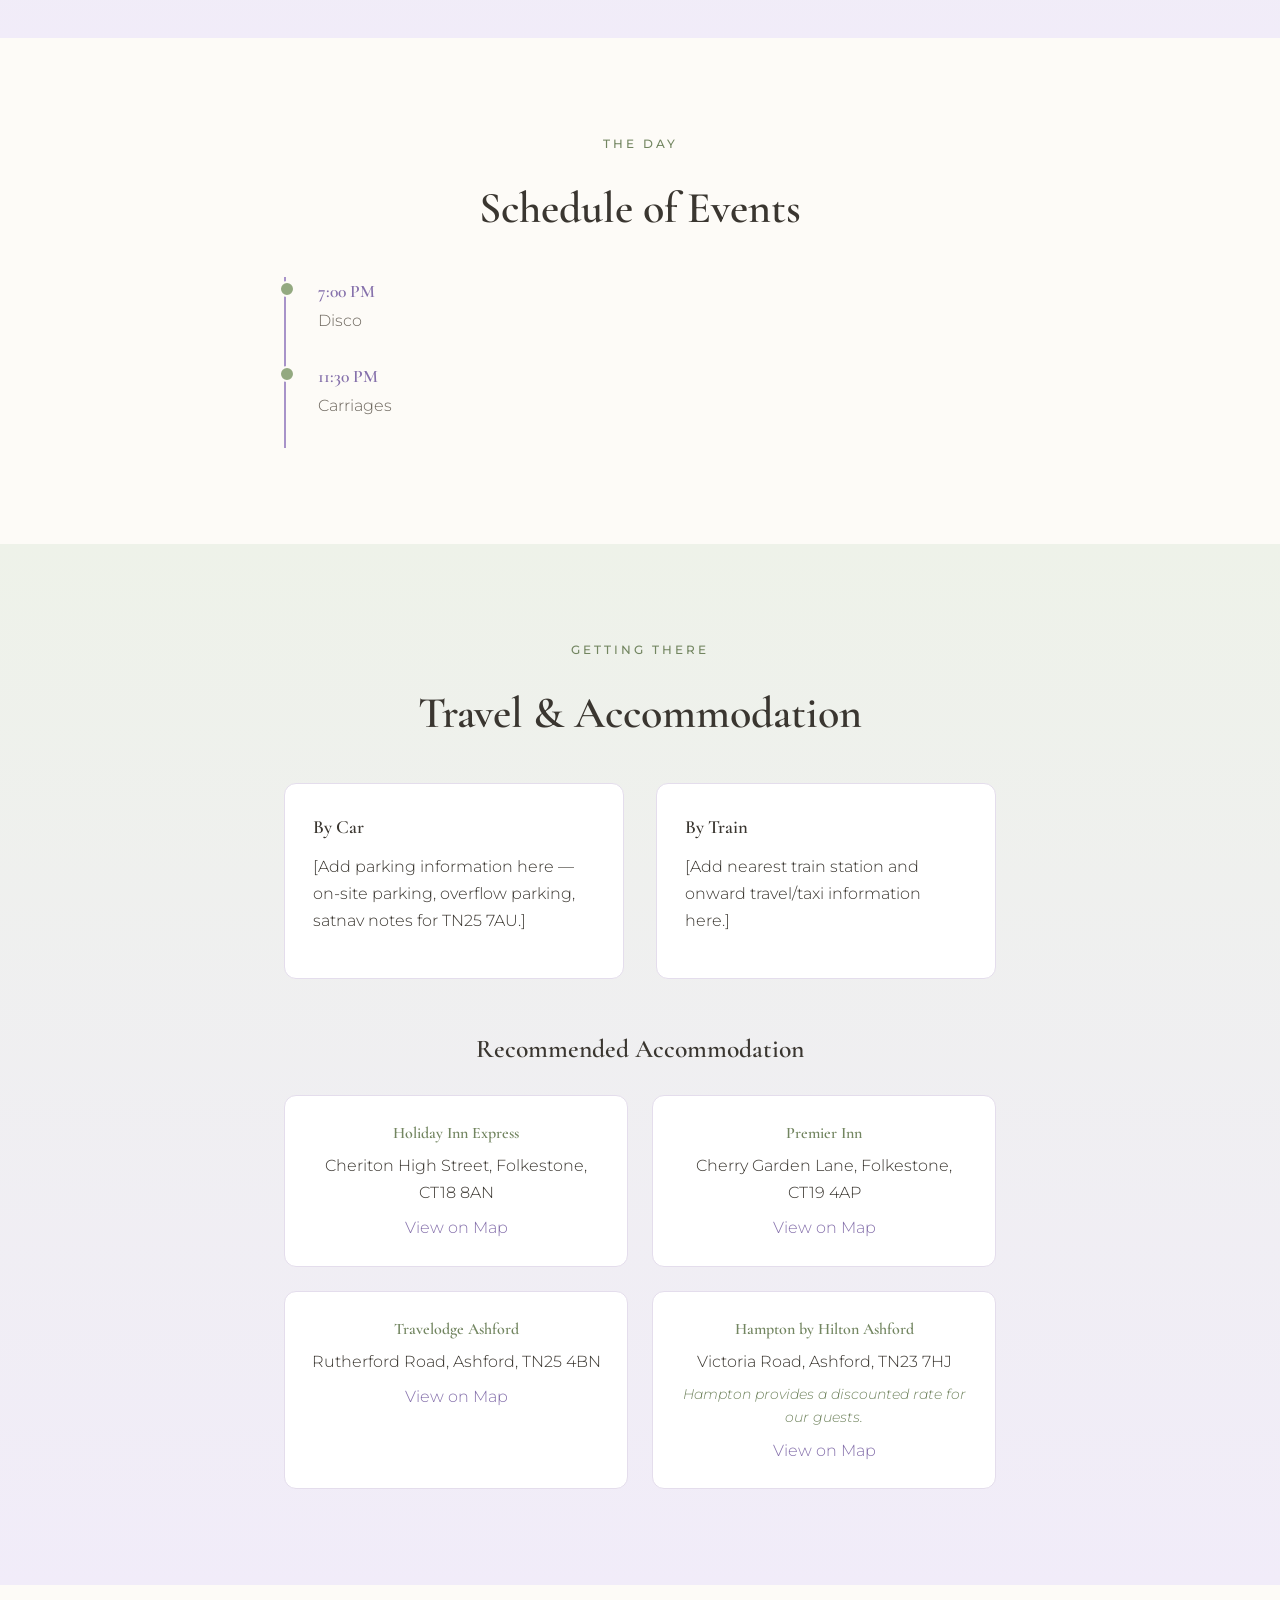
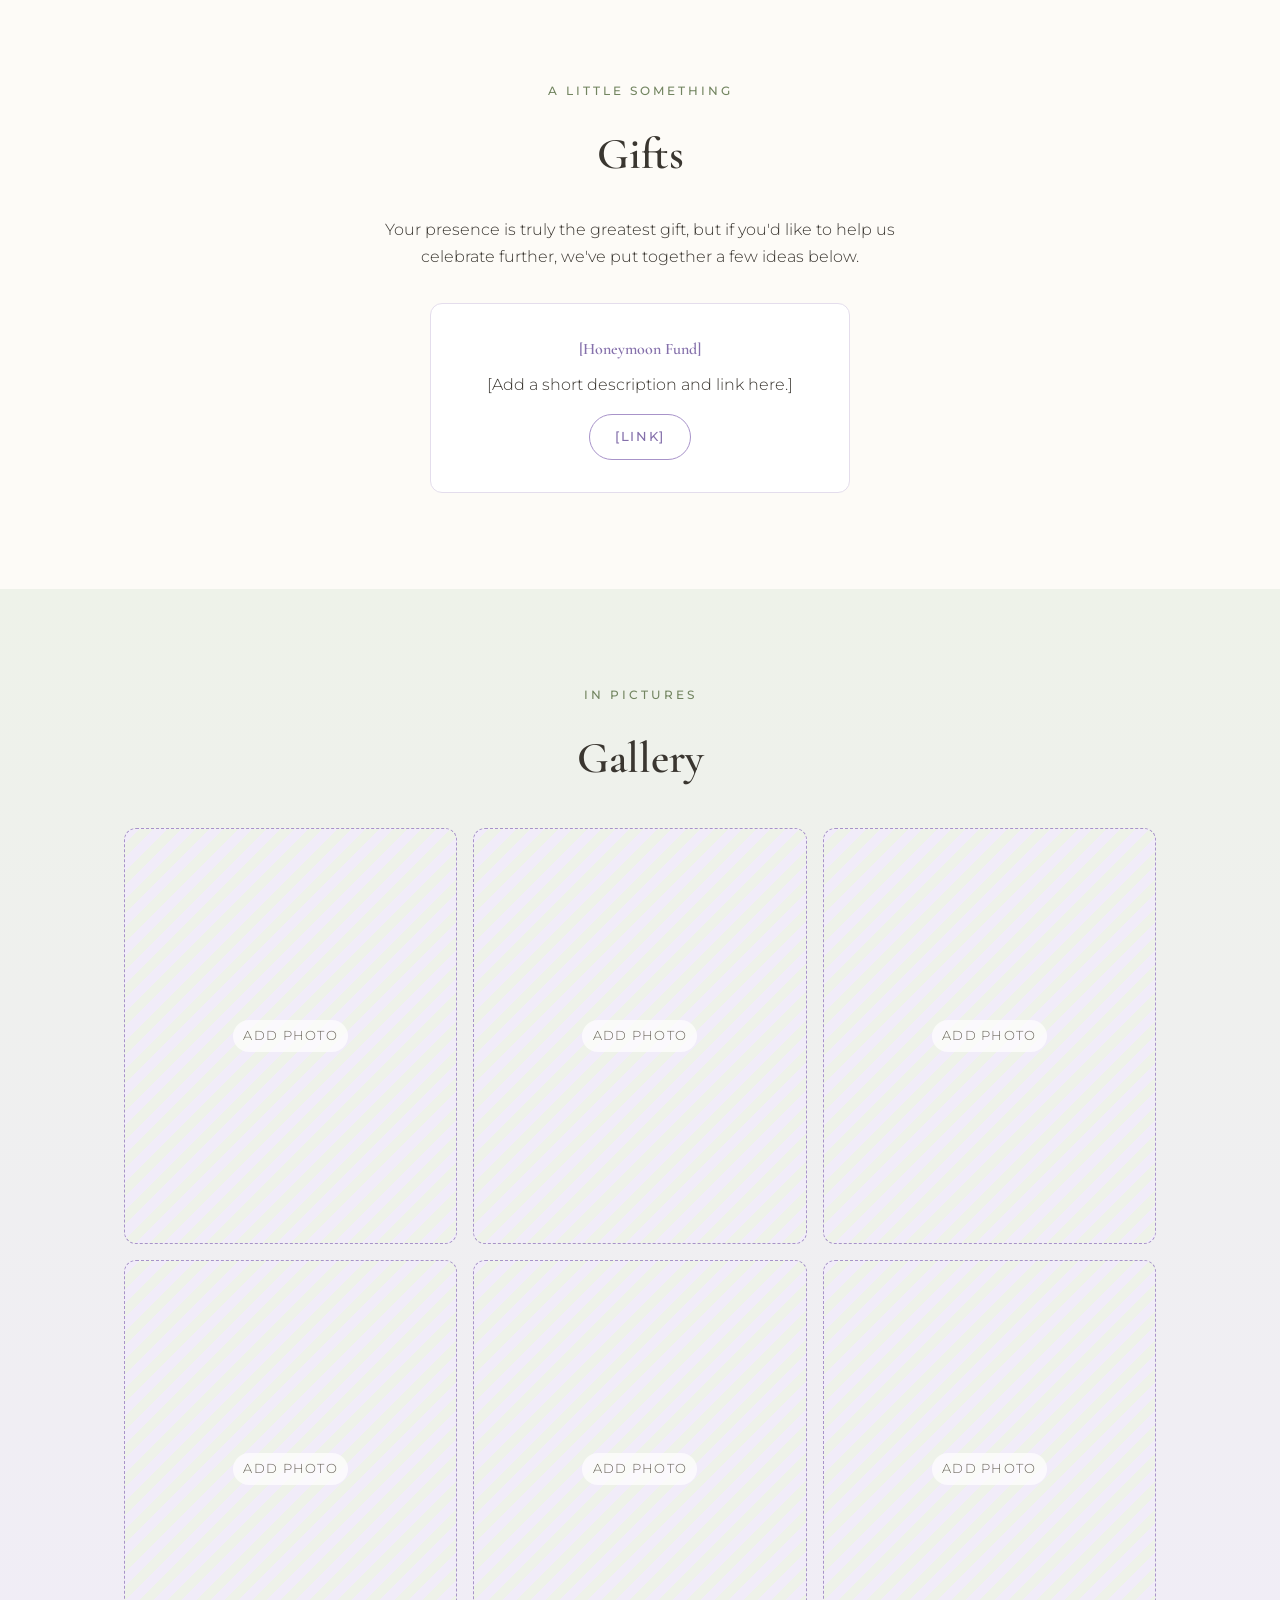
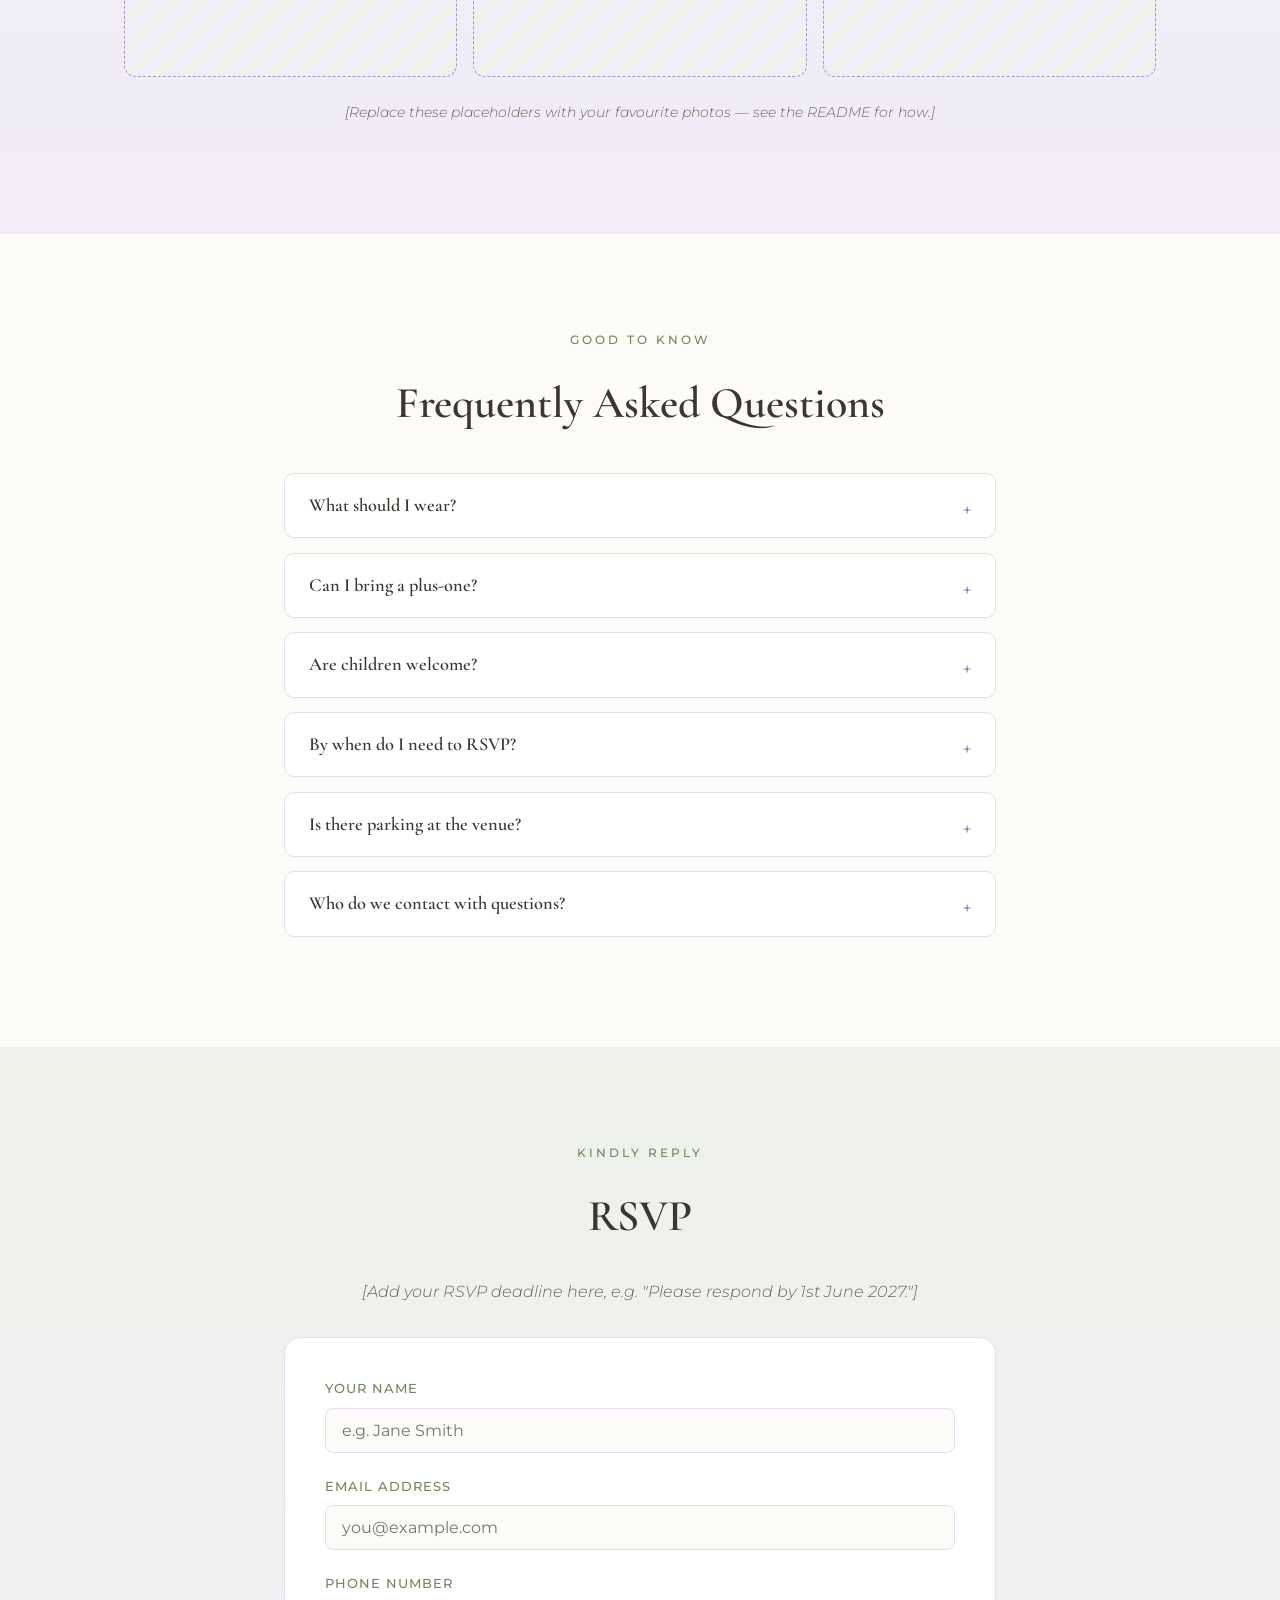
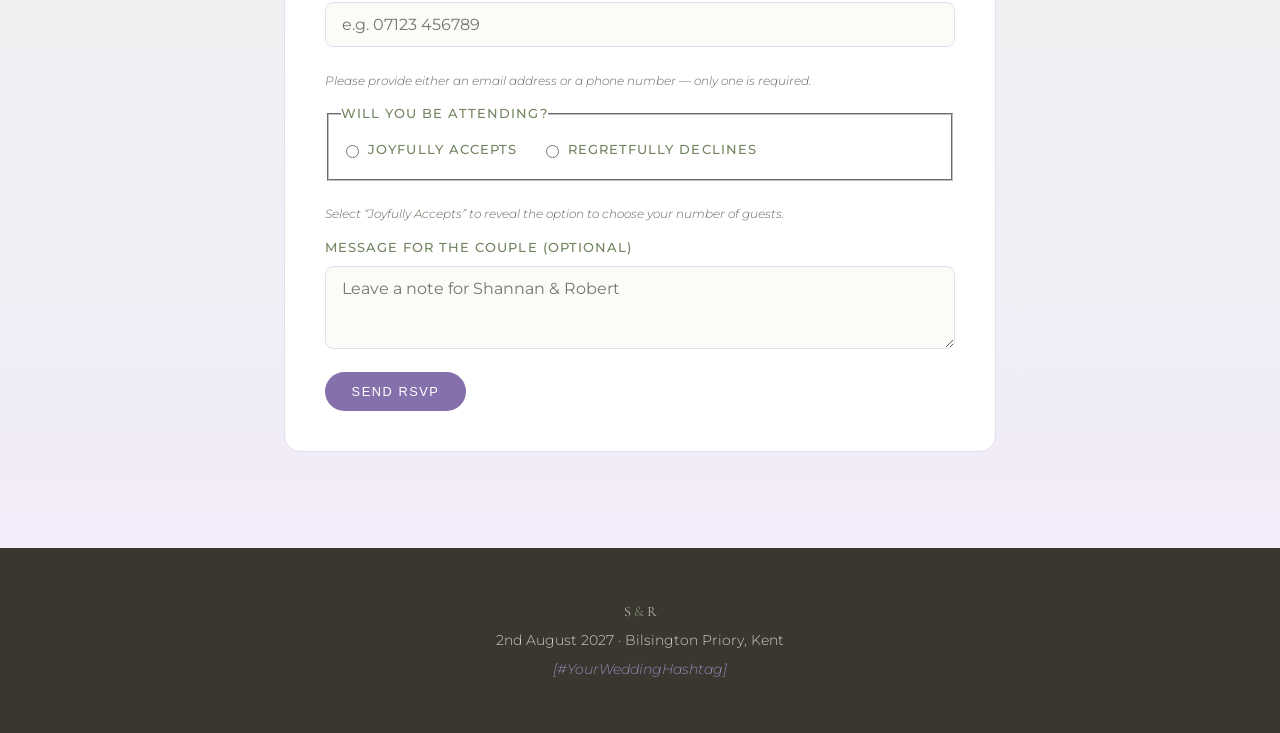
==== commit 5ece4a0c: "Confirm wedding schedule, add accommodation details, and RSVP phone option - Populate real ceremony/" ====
--- a/evening.html
+++ b/evening.html
@@ -67,7 +67,7 @@
           Bilsington, Ashford, Kent, TN25 7AU
         </p>
         <p class="details-meta">Ceremony &amp; reception held at the same venue</p>
-        <p class="details-time">Ceremony time: <em>[TBC]</em> &middot; Dress code: <em>[TBC]</em></p>
+        <p class="details-time">Evening guests join from: <em>7:00 PM</em> &middot; Dress code: <em>[TBC]</em></p>
 
         <div class="details-actions">
           <a class="btn btn-outline" id="gcalLink" href="#" target="_blank" rel="noopener">Add to Google Calendar</a>
@@ -84,14 +84,9 @@
       <p class="section-eyebrow">The Day</p>
       <h2 class="section-title">Schedule of Events</h2>
       <ol class="timeline">
-        <li><span class="timeline-time">[1:00 PM]</span><span class="timeline-event">Ceremony</span></li>
-        <li><span class="timeline-time">[2:00 PM]</span><span class="timeline-event">Drinks &amp; Canap&eacute;s</span></li>
-        <li><span class="timeline-time">[4:00 PM]</span><span class="timeline-event">Wedding Breakfast</span></li>
-        <li><span class="timeline-time">[5:30 PM]</span><span class="timeline-event">Speeches</span></li>
-        <li><span class="timeline-time">[7:30 PM]</span><span class="timeline-event">Evening Reception &amp; First Dance</span></li>
-        <li><span class="timeline-time">[11:30 PM]</span><span class="timeline-event">Carriages</span></li>
+        <li><span class="timeline-time">7:00 PM</span><span class="timeline-event">Disco</span></li>
+        <li><span class="timeline-time">11:30 PM</span><span class="timeline-event">Carriages</span></li>
       </ol>
-      <p class="timeline-note">[Times are provisional and will be confirmed closer to the day.]</p>
     </div>
   </section>
 
@@ -115,19 +110,25 @@
       <h3 class="accommodation-heading">Recommended Accommodation</h3>
       <div class="hotel-grid">
         <div class="hotel-card">
-          <h4>[Hotel Name 1]</h4>
-          <p>[Distance from venue / short description]</p>
-          <a href="#" target="_blank" rel="noopener">[Website link]</a>
+          <h4><a href="https://www.ihg.com/holidayinnexpress/hotels/us/en/folkestone/lyxfx/hoteldetail" target="_blank" rel="noopener">Holiday Inn Express</a></h4>
+          <p>Cheriton High Street, Folkestone, CT18 8AN</p>
+          <a href="https://www.google.com/maps/search/?api=1&query=Holiday+Inn+Express+Cheriton+High+Street+Folkestone+CT18+8AN" target="_blank" rel="noopener">View on Map</a>
         </div>
         <div class="hotel-card">
-          <h4>[Hotel Name 2]</h4>
-          <p>[Distance from venue / short description]</p>
-          <a href="#" target="_blank" rel="noopener">[Website link]</a>
+          <h4><a href="https://www.premierinn.com/gb/en/hotels/england/kent/folkestone/folkestone-channel-tunnel.html" target="_blank" rel="noopener">Premier Inn</a></h4>
+          <p>Cherry Garden Lane, Folkestone, CT19 4AP</p>
+          <a href="https://www.google.com/maps/search/?api=1&query=Premier+Inn+Cherry+Garden+Lane+Folkestone+CT19+4AP" target="_blank" rel="noopener">View on Map</a>
         </div>
         <div class="hotel-card">
-          <h4>[Hotel Name 3]</h4>
-          <p>[Distance from venue / short description]</p>
-          <a href="#" target="_blank" rel="noopener">[Website link]</a>
+          <h4><a href="https://www.travelodge.co.uk/hotels/4/Ashford-hotel" target="_blank" rel="noopener">Travelodge Ashford</a></h4>
+          <p>Rutherford Road, Ashford, TN25 4BN</p>
+          <a href="https://www.google.com/maps/search/?api=1&query=Travelodge+Ashford+Rutherford+Road+Ashford+TN25+4BN" target="_blank" rel="noopener">View on Map</a>
+        </div>
+        <div class="hotel-card">
+          <h4><a href="https://www.hilton.com/en/hotels/qdhashx-hampton-ashford-international/" target="_blank" rel="noopener">Hampton by Hilton Ashford</a></h4>
+          <p>Victoria Road, Ashford, TN23 7HJ</p>
+          <p class="hotel-note">Hampton provides a discounted rate for our guests.</p>
+          <a href="https://www.google.com/maps/search/?api=1&query=Hampton+by+Hilton+Ashford+Victoria+Road+Ashford+TN23+7HJ" target="_blank" rel="noopener">View on Map</a>
         </div>
       </div>
     </div>
@@ -217,8 +218,14 @@
 
         <div class="form-row">
           <label for="email">Email Address</label>
-          <input type="email" id="email" name="Email" placeholder="you@example.com" required>
-        </div>
+          <input type="email" id="email" name="Email" placeholder="you@example.com">
+        </div>
+
+        <div class="form-row">
+          <label for="phone">Phone Number</label>
+          <input type="tel" id="phone" name="Phone Number" placeholder="e.g. 07123 456789">
+        </div>
+        <p class="form-note">Please provide either an email address or a phone number &mdash; only one is required.</p>
 
         <fieldset class="form-row">
           <legend>Will you be attending?</legend>
--- a/css/style.css
+++ b/css/style.css
@@ -334,13 +334,6 @@
   font-size: 1.1rem;
 }
 .timeline-event { color: var(--ink-soft); }
-.timeline-note {
-  text-align: center;
-  font-size: .85rem;
-  color: var(--ink-soft);
-  font-style: italic;
-  margin-top: 1rem;
-}
 
 /* ---------- Travel ---------- */
 .travel-grid {
@@ -362,8 +355,15 @@
 }
 .hotel-grid {
   display: grid;
-  grid-template-columns: repeat(3, 1fr);
+  grid-template-columns: repeat(2, 1fr);
   gap: 1.5rem;
+}
+.hotel-card p { margin-bottom: .5rem; }
+.hotel-note {
+  color: var(--sage-deep);
+  font-size: .85rem;
+  font-style: italic;
+  margin-top: .5rem;
 }
 .hotel-card {
   background: #fff;
@@ -373,6 +373,8 @@
   border: 1px solid var(--line);
 }
 .hotel-card h4 { color: var(--sage-deep); margin-bottom: .3rem; }
+.hotel-card h4 a { color: inherit; }
+.hotel-card h4 a:hover { color: var(--lavender-deep); text-decoration: underline; }
 
 /* ---------- Registry ---------- */
 .registry-intro { text-align: center; max-width: 560px; margin: 0 auto 2rem; }
@@ -481,6 +483,7 @@
 }
 .form-row input[type="text"],
 .form-row input[type="email"],
+.form-row input[type="tel"],
 .form-row select,
 .form-row textarea {
   font-family: var(--font-body);
